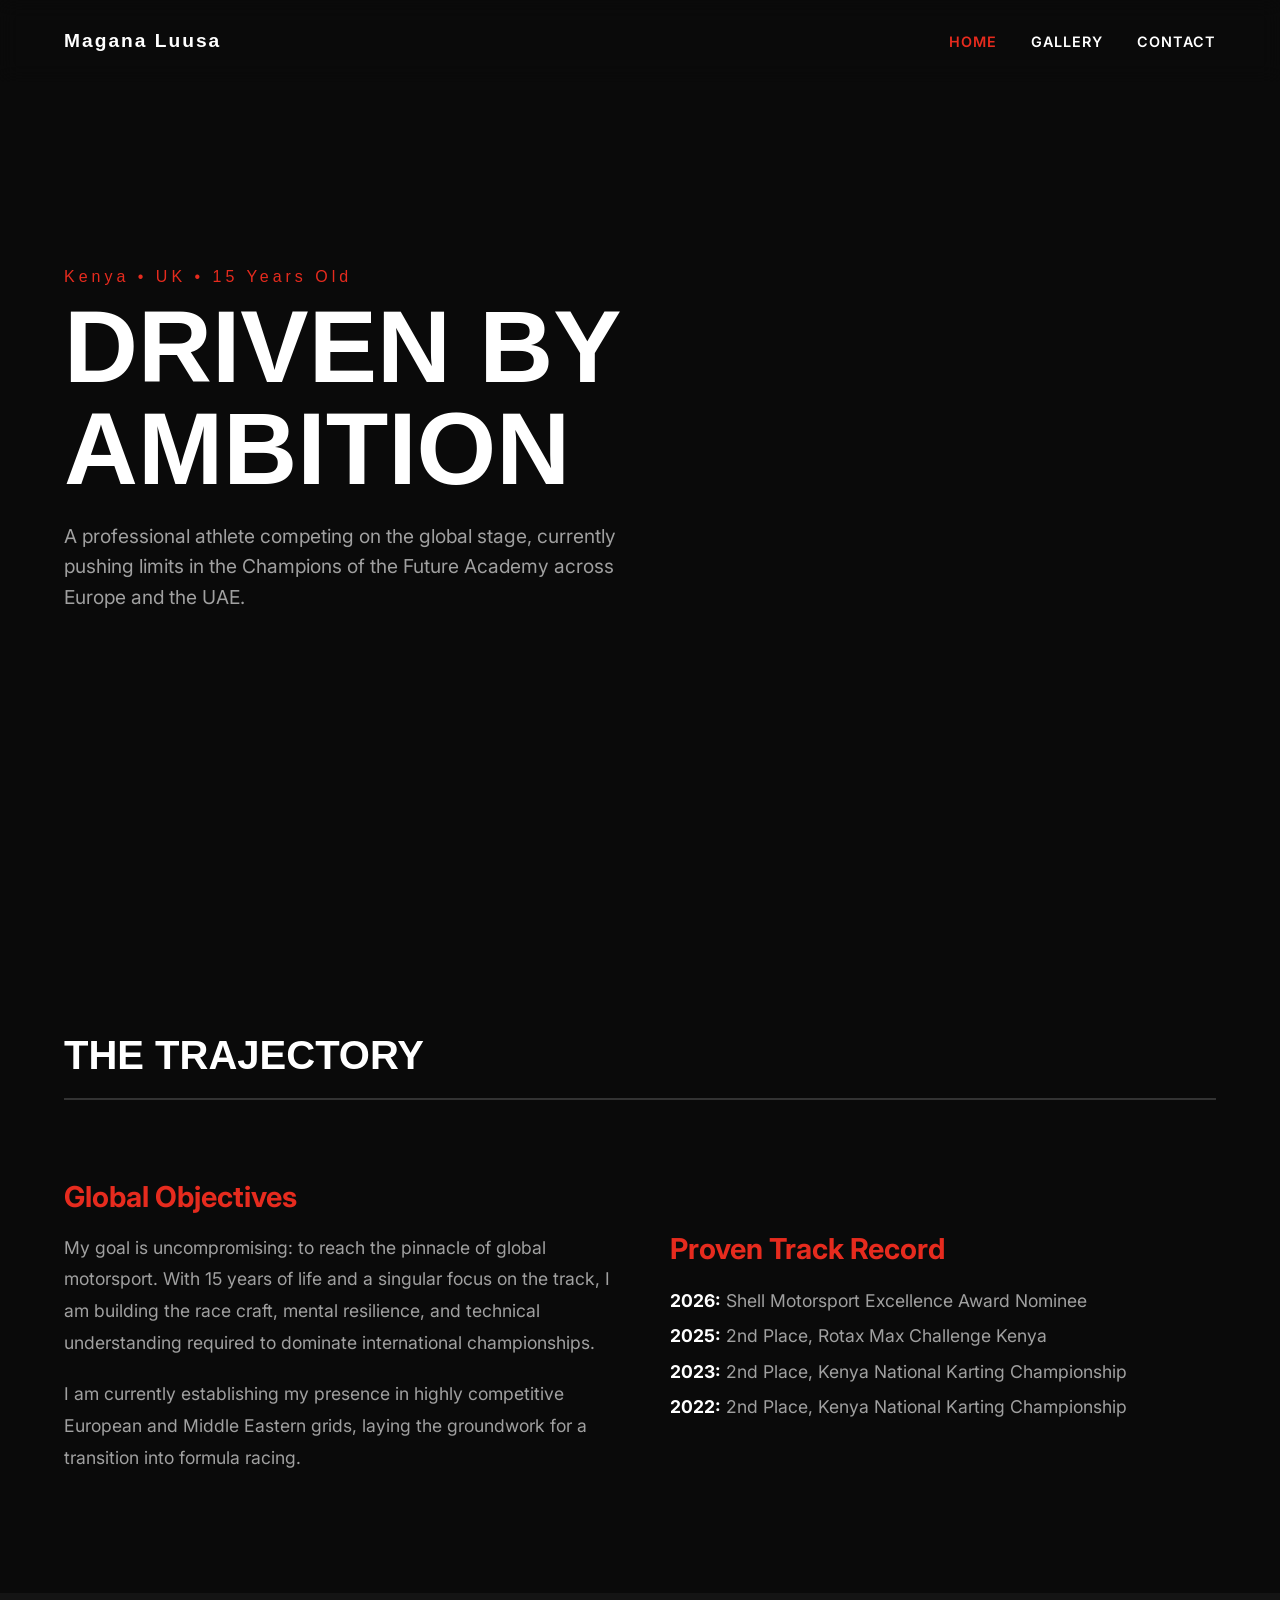
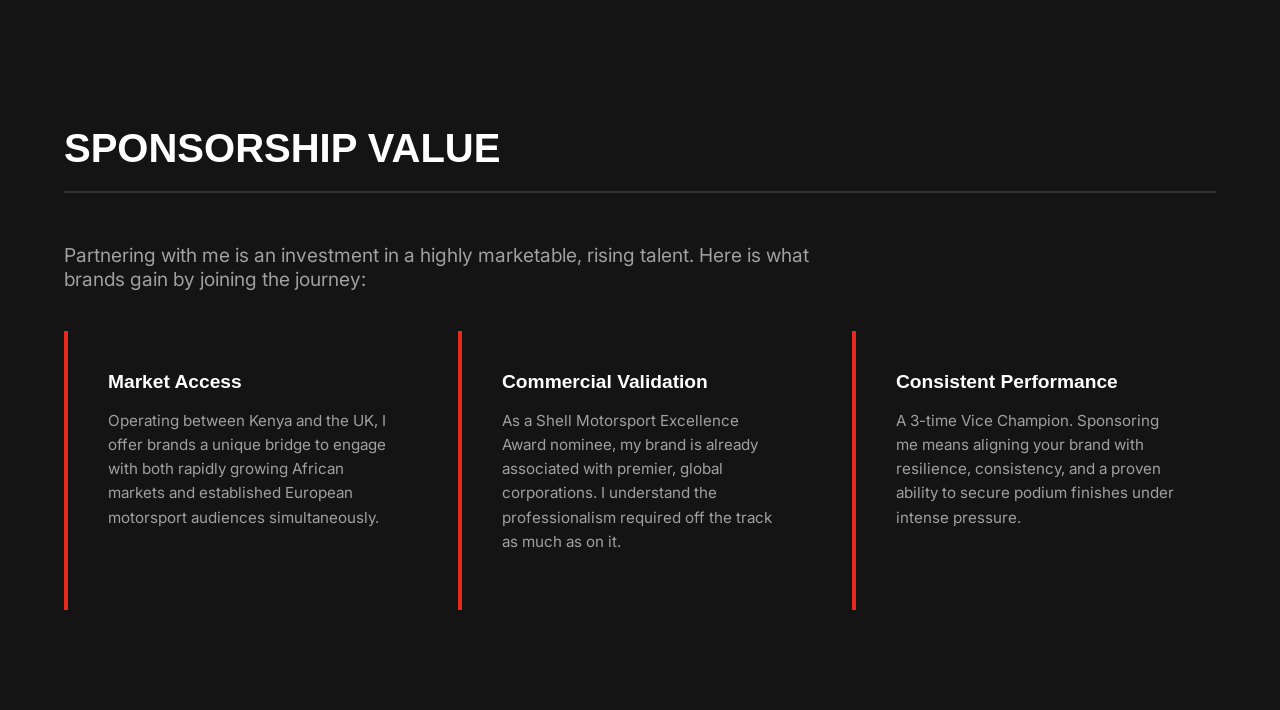
==== index.html @ 4f46639a "index.html" ====
<!DOCTYPE html>
<html lang="en">
<head>
    <meta charset="UTF-8">
    <meta name="viewport" content="width=device-width, initial-scale=1.0">
    <title>Magana Luusa | Racing Athlete</title>
    <link href="https://fonts.googleapis.com/css2?family=Syncopate:wght@400;700&family=Inter:wght@300;400;600;800&display=swap" rel="stylesheet">
    <style>
        :root { --bg: #0a0a0a; --surface: #141414; --primary: #e62b1e; --text: #ffffff; --text-dim: #a0a0a0; }
        body { margin: 0; font-family: 'Inter', sans-serif; background: var(--bg); color: var(--text); overflow-x: hidden; }
        /* Navigation */
        nav { display: flex; justify-content: space-between; align-items: center; padding: 30px 5%; position: fixed; width: 100%; top: 0; z-index: 100; box-sizing: border-box; background: rgba(10, 10, 10, 0.9); backdrop-filter: blur(10px); }
        .logo { font-family: 'Syncopate', sans-serif; font-weight: 700; font-size: 1.2rem; letter-spacing: 2px; text-decoration: none; color: var(--text); }
        .nav-links a { color: var(--text); text-decoration: none; margin-left: 30px; font-weight: 600; font-size: 0.9rem; text-transform: uppercase; letter-spacing: 1px; transition: color 0.3s; }
        .nav-links a:hover, .nav-links a.active { color: var(--primary); }
        
        /* Hero Section */
        .hero { height: 100vh; display: flex; flex-direction: column; justify-content: center; padding: 0 5%; background: linear-gradient(rgba(10,10,10,0.3), rgba(10,10,10,0.9)), url('GPTempDownload 60.jpg') center/cover; }
        .hero-subtitle { font-family: 'Syncopate', sans-serif; color: var(--primary); font-size: 1rem; letter-spacing: 4px; margin-bottom: 10px; }
        .hero h1 { font-family: 'Syncopate', sans-serif; font-size: clamp(3rem, 8vw, 7rem); font-weight: 700; line-height: 1; margin: 0; text-transform: uppercase; }
        .hero p { max-width: 600px; font-size: 1.2rem; color: var(--text-dim); margin-top: 20px; line-height: 1.6; }
        
        /* Section Formatting */
        section { padding: 100px 5%; }
        .section-header { font-family: 'Syncopate', sans-serif; font-size: 2.5rem; text-transform: uppercase; margin-bottom: 50px; border-bottom: 2px solid #333; padding-bottom: 20px; }
        
        /* Goals & Trajectory Grid */
        .narrative-grid { display: grid; grid-template-columns: 1fr 1fr; gap: 60px; align-items: center; }
        @media(max-width: 800px) { .narrative-grid { grid-template-columns: 1fr; } }
        .narrative-text h3 { font-size: 1.8rem; color: var(--primary); margin-bottom: 15px; }
        .narrative-text p { font-size: 1.1rem; color: var(--text-dim); line-height: 1.8; margin-bottom: 20px; }
        
        /* Sponsorship Value Cards */
        .value-grid { display: grid; grid-template-columns: repeat(auto-fit, minmax(300px, 1fr)); gap: 30px; margin-top: 40px; }
        .value-card { background: var(--surface); padding: 40px; border-left: 4px solid var(--primary); transition: transform 0.3s; }
        .value-card:hover { transform: translateY(-10px); }
        .value-card h4 { font-family: 'Syncopate', sans-serif; font-size: 1.2rem; margin-top: 0; margin-bottom: 15px; }
        .value-card p { color: var(--text-dim); line-height: 1.6; font-size: 0.95rem; }
    </style>
</head>
<body>
    <nav>
        <a href="index.html" class="logo">Magana Luusa</a>
        <div class="nav-links">
            <a href="index.html" class="active">Home</a>
            <a href="gallery.html">Gallery</a>
            <a href="contact.html">Contact</a>
        </div>
    </nav>

    <header class="hero">
        <div class="hero-subtitle">Kenya &bull; UK &bull; 15 Years Old</div>
        <h1>Driven By <br>Ambition</h1>
        <p>A professional athlete competing on the global stage, currently pushing limits in the Champions of the Future Academy across Europe and the UAE.</p>
    </header>

    <section>
        <h2 class="section-header">The Trajectory</h2>
        <div class="narrative-grid">
            <div class="narrative-text">
                <h3>Global Objectives</h3>
                <p>My goal is uncompromising: to reach the pinnacle of global motorsport. With 15 years of life and a singular focus on the track, I am building the race craft, mental resilience, and technical understanding required to dominate international championships.</p>
                <p>I am currently establishing my presence in highly competitive European and Middle Eastern grids, laying the groundwork for a transition into formula racing.</p>
            </div>
            <div class="narrative-text">
                <h3>Proven Track Record</h3>
                <ul style="list-style: none; padding: 0; color: var(--text-dim); font-size: 1.1rem; line-height: 2;">
                    <li><strong style="color: white;">2026:</strong> Shell Motorsport Excellence Award Nominee</li>
                    <li><strong style="color: white;">2025:</strong> 2nd Place, Rotax Max Challenge Kenya</li>
                    <li><strong style="color: white;">2023:</strong> 2nd Place, Kenya National Karting Championship</li>
                    <li><strong style="color: white;">2022:</strong> 2nd Place, Kenya National Karting Championship</li>
                </ul>
            </div>
        </div>
    </section>

    <section style="background: var(--surface);">
        <h2 class="section-header">Sponsorship Value</h2>
        <p style="font-size: 1.2rem; color: var(--text-dim); max-width: 800px; margin-bottom: 40px;">Partnering with me is an investment in a highly marketable, rising talent. Here is what brands gain by joining the journey:</p>
        
        <div class="value-grid">
            <div class="value-card">
                <h4>Market Access</h4>
                <p>Operating between Kenya and the UK, I offer brands a unique bridge to engage with both rapidly growing African markets and established European motorsport audiences simultaneously.</p>
            </div>
            <div class="value-card">
                <h4>Commercial Validation</h4>
                <p>As a Shell Motorsport Excellence Award nominee, my brand is already associated with premier, global corporations. I understand the professionalism required off the track as much as on it.</p>
            </div>
            <div class="value-card">
                <h4>Consistent Performance</h4>
                <p>A 3-time Vice Champion. Sponsoring me means aligning your brand with resilience, consistency, and a proven ability to secure podium finishes under intense pressure.</p>
            </div>
        </div>
    </section>
</body>
</html>
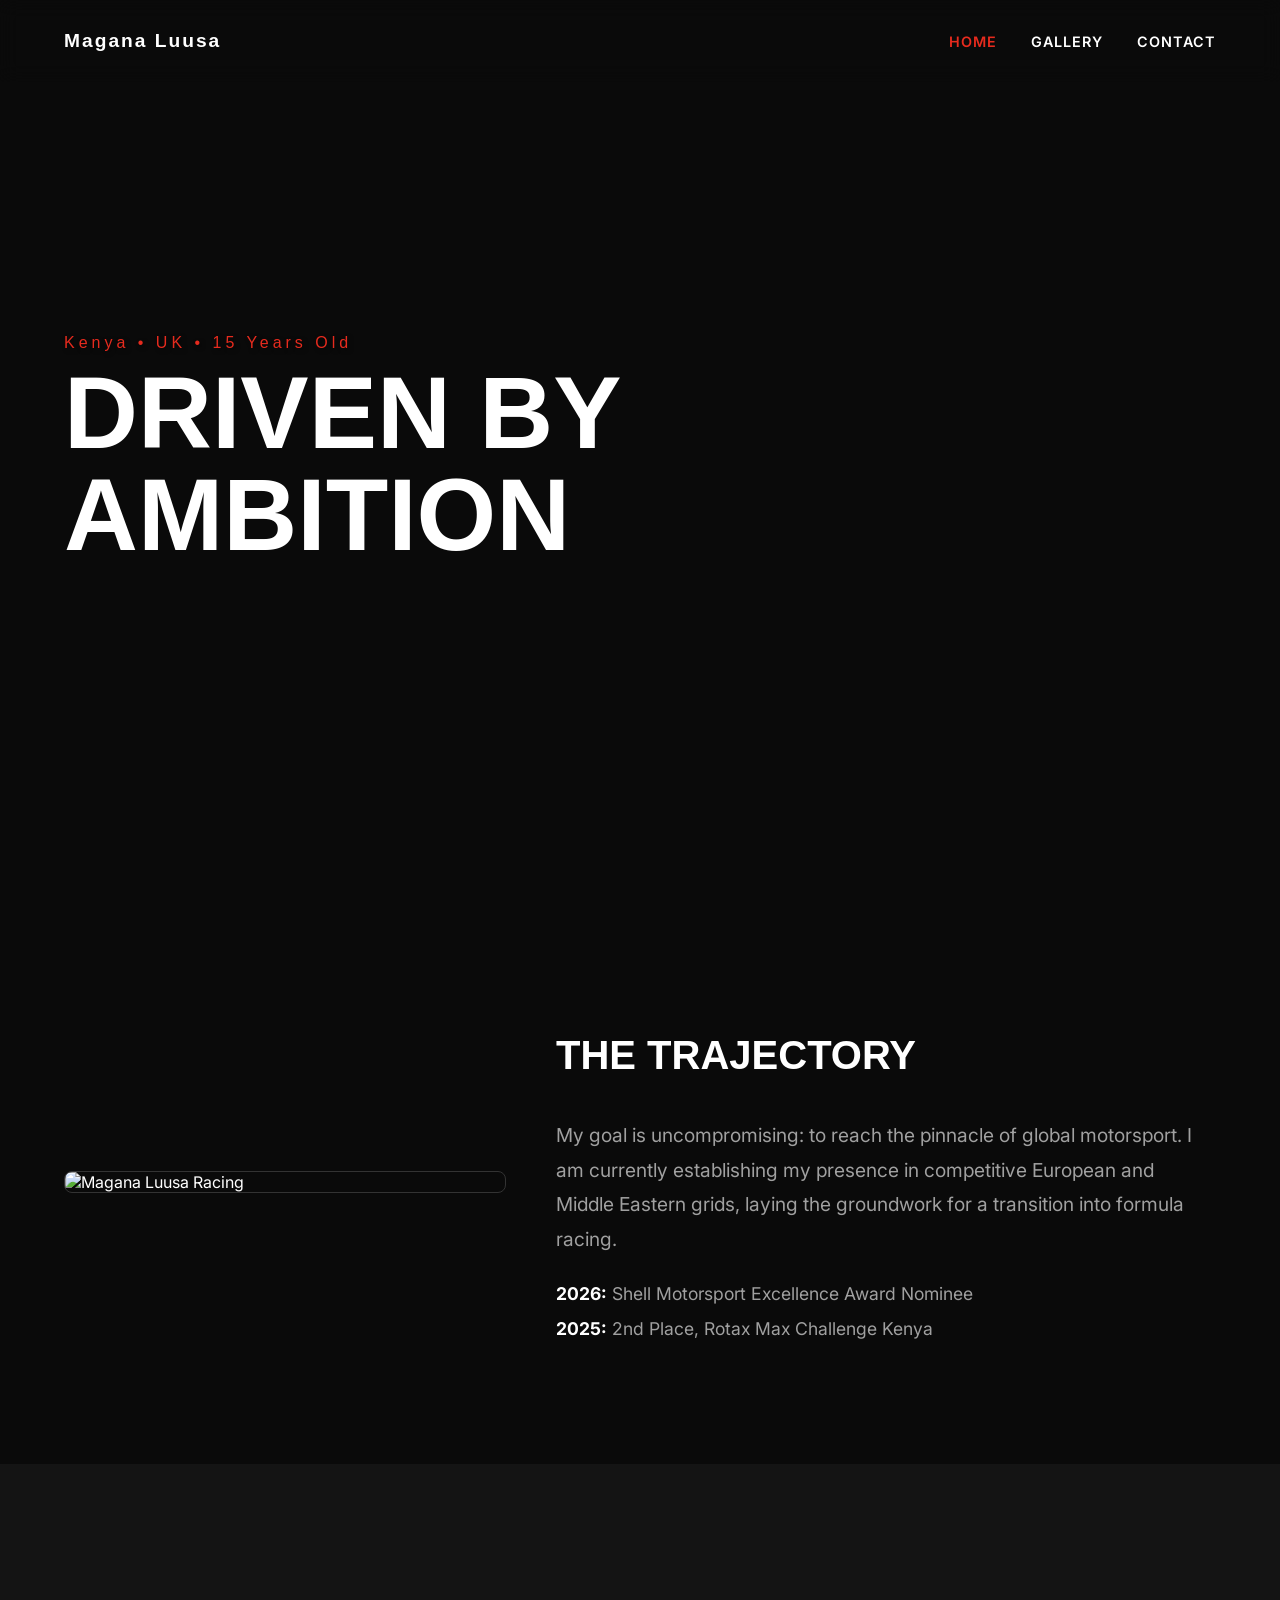
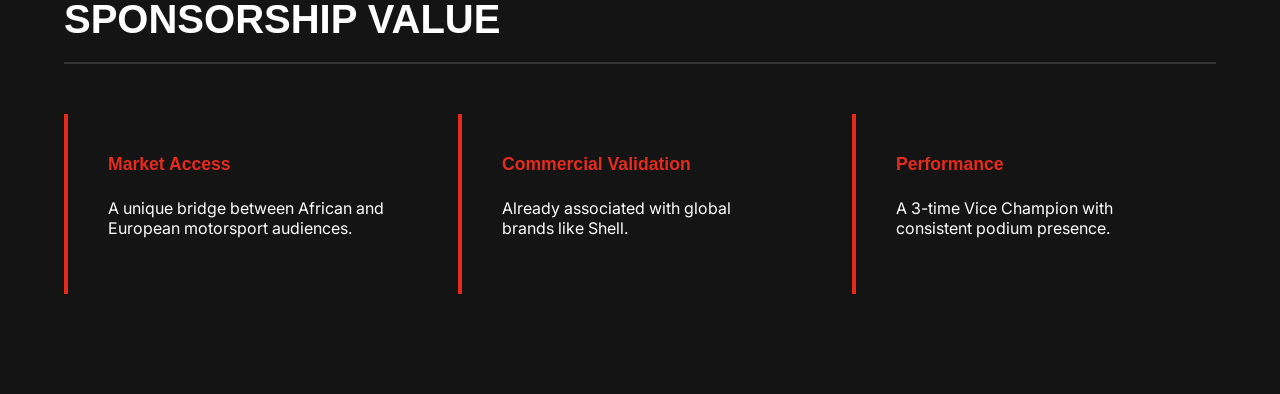
==== commit 21ea3895: "index.html" ====
--- a/index.html
+++ b/index.html
@@ -8,34 +8,27 @@
     <style>
         :root { --bg: #0a0a0a; --surface: #141414; --primary: #e62b1e; --text: #ffffff; --text-dim: #a0a0a0; }
         body { margin: 0; font-family: 'Inter', sans-serif; background: var(--bg); color: var(--text); overflow-x: hidden; }
-        /* Navigation */
         nav { display: flex; justify-content: space-between; align-items: center; padding: 30px 5%; position: fixed; width: 100%; top: 0; z-index: 100; box-sizing: border-box; background: rgba(10, 10, 10, 0.9); backdrop-filter: blur(10px); }
         .logo { font-family: 'Syncopate', sans-serif; font-weight: 700; font-size: 1.2rem; letter-spacing: 2px; text-decoration: none; color: var(--text); }
         .nav-links a { color: var(--text); text-decoration: none; margin-left: 30px; font-weight: 600; font-size: 0.9rem; text-transform: uppercase; letter-spacing: 1px; transition: color 0.3s; }
         .nav-links a:hover, .nav-links a.active { color: var(--primary); }
         
-        /* Hero Section */
-        .hero { height: 100vh; display: flex; flex-direction: column; justify-content: center; padding: 0 5%; background: linear-gradient(rgba(10,10,10,0.3), rgba(10,10,10,0.9)), url('GPTempDownload 60.jpg') center/cover; }
-        .hero-subtitle { font-family: 'Syncopate', sans-serif; color: var(--primary); font-size: 1rem; letter-spacing: 4px; margin-bottom: 10px; }
+        .hero { height: 100vh; display: flex; flex-direction: column; justify-content: center; padding: 0 5%; background: linear-gradient(rgba(10,10,10,0.2), rgba(10,10,10,0.8)), url('GPTempDownload%2060.jpg') center/cover; }
+        .hero-subtitle { font-family: 'Syncopate', sans-serif; color: var(--primary); font-size: 1rem; letter-spacing: 4px; margin-bottom: 10px; text-shadow: 2px 2px 4px rgba(0,0,0,0.5); }
         .hero h1 { font-family: 'Syncopate', sans-serif; font-size: clamp(3rem, 8vw, 7rem); font-weight: 700; line-height: 1; margin: 0; text-transform: uppercase; }
-        .hero p { max-width: 600px; font-size: 1.2rem; color: var(--text-dim); margin-top: 20px; line-height: 1.6; }
         
-        /* Section Formatting */
         section { padding: 100px 5%; }
         .section-header { font-family: 'Syncopate', sans-serif; font-size: 2.5rem; text-transform: uppercase; margin-bottom: 50px; border-bottom: 2px solid #333; padding-bottom: 20px; }
         
-        /* Goals & Trajectory Grid */
-        .narrative-grid { display: grid; grid-template-columns: 1fr 1fr; gap: 60px; align-items: center; }
-        @media(max-width: 800px) { .narrative-grid { grid-template-columns: 1fr; } }
-        .narrative-text h3 { font-size: 1.8rem; color: var(--primary); margin-bottom: 15px; }
-        .narrative-text p { font-size: 1.1rem; color: var(--text-dim); line-height: 1.8; margin-bottom: 20px; }
-        
-        /* Sponsorship Value Cards */
+        /* New Layout for Home Page */
+        .intro-flex { display: flex; gap: 50px; align-items: center; flex-wrap: wrap; }
+        .intro-image { flex: 1; min-width: 300px; border-radius: 8px; overflow: hidden; border: 1px solid #333; }
+        .intro-image img { width: 100%; display: block; }
+        .intro-content { flex: 1.5; min-width: 300px; }
+
         .value-grid { display: grid; grid-template-columns: repeat(auto-fit, minmax(300px, 1fr)); gap: 30px; margin-top: 40px; }
-        .value-card { background: var(--surface); padding: 40px; border-left: 4px solid var(--primary); transition: transform 0.3s; }
-        .value-card:hover { transform: translateY(-10px); }
-        .value-card h4 { font-family: 'Syncopate', sans-serif; font-size: 1.2rem; margin-top: 0; margin-bottom: 15px; }
-        .value-card p { color: var(--text-dim); line-height: 1.6; font-size: 0.95rem; }
+        .value-card { background: var(--surface); padding: 40px; border-left: 4px solid var(--primary); }
+        .value-card h4 { font-family: 'Syncopate', sans-serif; font-size: 1.1rem; margin-top: 0; color: var(--primary); }
     </style>
 </head>
 <body>
@@ -49,26 +42,21 @@
     </nav>
 
     <header class="hero">
-        <div class="hero-subtitle">Kenya &bull; UK &bull; 15 Years Old</div>
+        <div class="hero-subtitle">Kenya • UK • 15 Years Old</div>
         <h1>Driven By <br>Ambition</h1>
-        <p>A professional athlete competing on the global stage, currently pushing limits in the Champions of the Future Academy across Europe and the UAE.</p>
     </header>
 
     <section>
-        <h2 class="section-header">The Trajectory</h2>
-        <div class="narrative-grid">
-            <div class="narrative-text">
-                <h3>Global Objectives</h3>
-                <p>My goal is uncompromising: to reach the pinnacle of global motorsport. With 15 years of life and a singular focus on the track, I am building the race craft, mental resilience, and technical understanding required to dominate international championships.</p>
-                <p>I am currently establishing my presence in highly competitive European and Middle Eastern grids, laying the groundwork for a transition into formula racing.</p>
+        <div class="intro-flex">
+            <div class="intro-image">
+                <img src="GPTempDownload%2071.jpg" alt="Magana Luusa Racing">
             </div>
-            <div class="narrative-text">
-                <h3>Proven Track Record</h3>
+            <div class="intro-content">
+                <h2 class="section-header" style="border:none; margin-bottom:20px;">The Trajectory</h2>
+                <p style="font-size: 1.2rem; line-height: 1.8; color: var(--text-dim);">My goal is uncompromising: to reach the pinnacle of global motorsport. I am currently establishing my presence in competitive European and Middle Eastern grids, laying the groundwork for a transition into formula racing.</p>
                 <ul style="list-style: none; padding: 0; color: var(--text-dim); font-size: 1.1rem; line-height: 2;">
                     <li><strong style="color: white;">2026:</strong> Shell Motorsport Excellence Award Nominee</li>
                     <li><strong style="color: white;">2025:</strong> 2nd Place, Rotax Max Challenge Kenya</li>
-                    <li><strong style="color: white;">2023:</strong> 2nd Place, Kenya National Karting Championship</li>
-                    <li><strong style="color: white;">2022:</strong> 2nd Place, Kenya National Karting Championship</li>
                 </ul>
             </div>
         </div>
@@ -76,21 +64,10 @@
 
     <section style="background: var(--surface);">
         <h2 class="section-header">Sponsorship Value</h2>
-        <p style="font-size: 1.2rem; color: var(--text-dim); max-width: 800px; margin-bottom: 40px;">Partnering with me is an investment in a highly marketable, rising talent. Here is what brands gain by joining the journey:</p>
-        
         <div class="value-grid">
-            <div class="value-card">
-                <h4>Market Access</h4>
-                <p>Operating between Kenya and the UK, I offer brands a unique bridge to engage with both rapidly growing African markets and established European motorsport audiences simultaneously.</p>
-            </div>
-            <div class="value-card">
-                <h4>Commercial Validation</h4>
-                <p>As a Shell Motorsport Excellence Award nominee, my brand is already associated with premier, global corporations. I understand the professionalism required off the track as much as on it.</p>
-            </div>
-            <div class="value-card">
-                <h4>Consistent Performance</h4>
-                <p>A 3-time Vice Champion. Sponsoring me means aligning your brand with resilience, consistency, and a proven ability to secure podium finishes under intense pressure.</p>
-            </div>
+            <div class="value-card"><h4>Market Access</h4><p>A unique bridge between African and European motorsport audiences.</p></div>
+            <div class="value-card"><h4>Commercial Validation</h4><p>Already associated with global brands like Shell.</p></div>
+            <div class="value-card"><h4>Performance</h4><p>A 3-time Vice Champion with consistent podium presence.</p></div>
         </div>
     </section>
 </body>
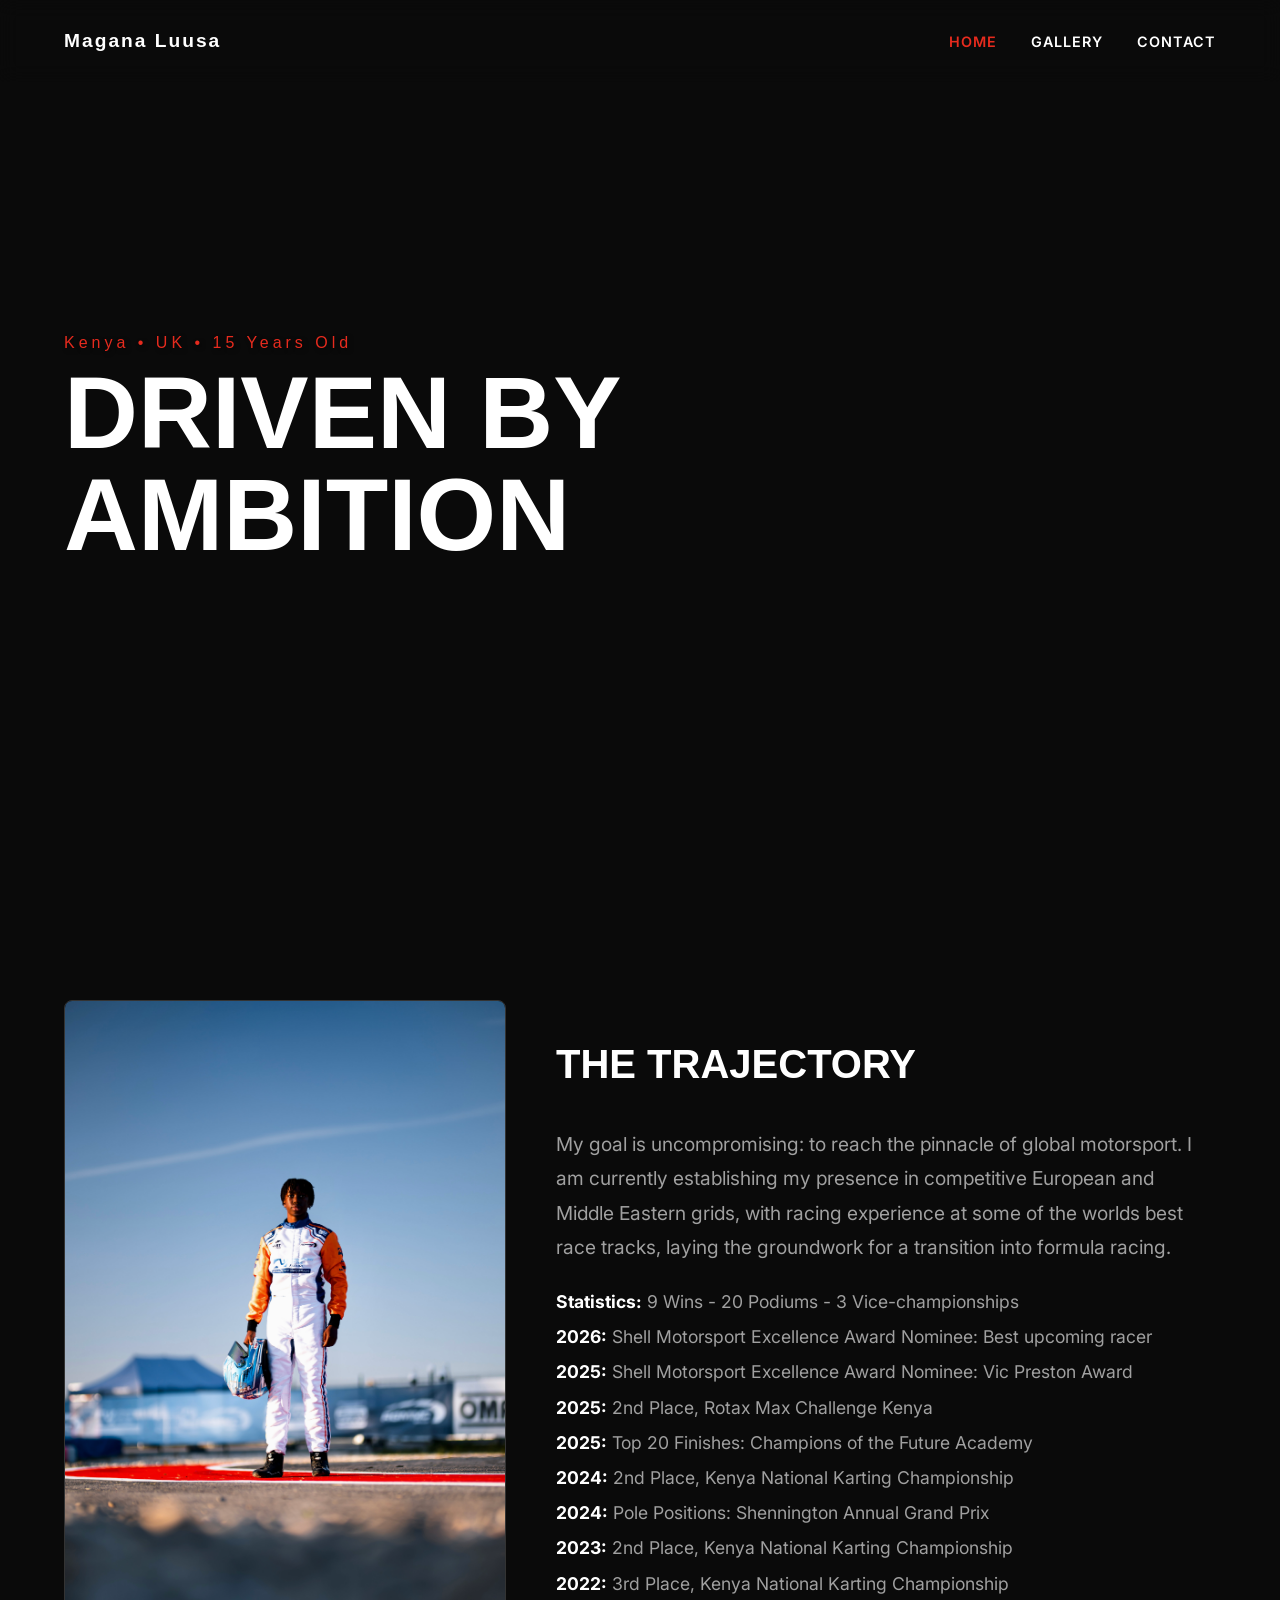
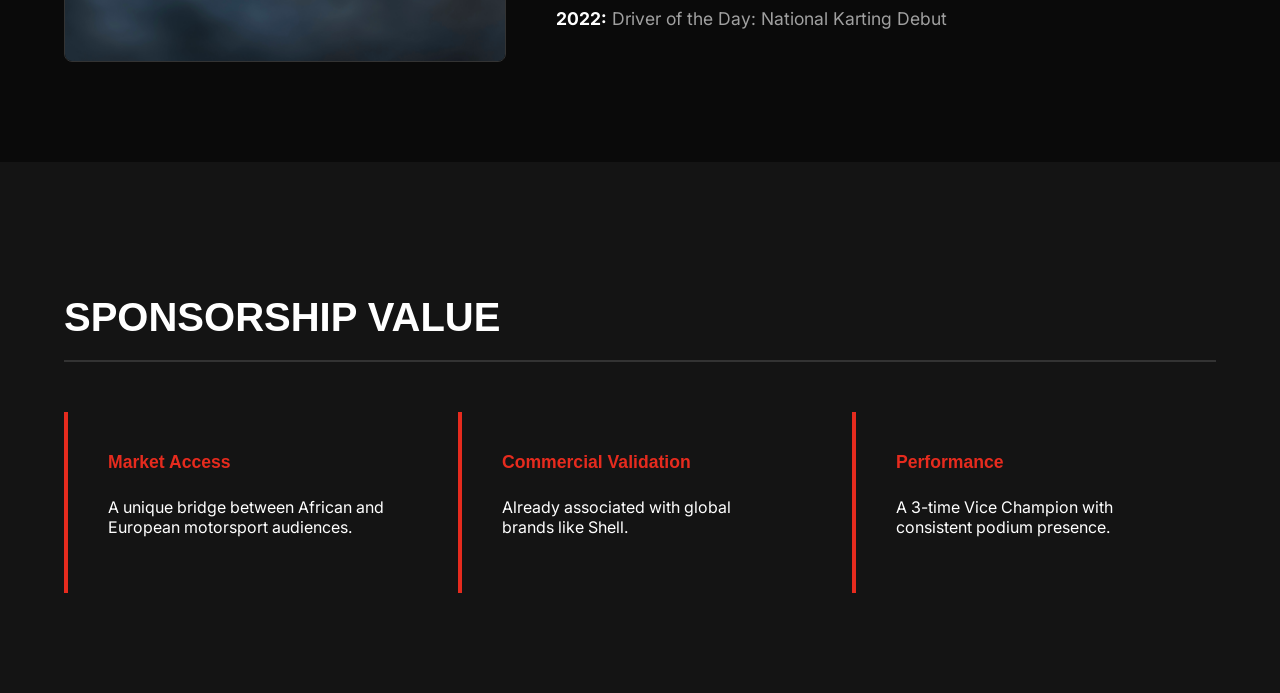
==== commit 254c7726: "index.html" ====
--- a/index.html
+++ b/index.html
@@ -49,14 +49,22 @@
     <section>
         <div class="intro-flex">
             <div class="intro-image">
-                <img src="GPTempDownload%2071.jpg" alt="Magana Luusa Racing">
+                <img src="GPTempDownload 71.JPG" alt="Magana Luusa Racing">
             </div>
             <div class="intro-content">
                 <h2 class="section-header" style="border:none; margin-bottom:20px;">The Trajectory</h2>
-                <p style="font-size: 1.2rem; line-height: 1.8; color: var(--text-dim);">My goal is uncompromising: to reach the pinnacle of global motorsport. I am currently establishing my presence in competitive European and Middle Eastern grids, laying the groundwork for a transition into formula racing.</p>
+                <p style="font-size: 1.2rem; line-height: 1.8; color: var(--text-dim);">My goal is uncompromising: to reach the pinnacle of global motorsport. I am currently establishing my presence in competitive European and Middle Eastern grids, with racing experience at some of the worlds best race tracks, laying the groundwork for a transition into formula racing.</p>
                 <ul style="list-style: none; padding: 0; color: var(--text-dim); font-size: 1.1rem; line-height: 2;">
-                    <li><strong style="color: white;">2026:</strong> Shell Motorsport Excellence Award Nominee</li>
+                    <li><strong style="color: white;">Statistics:</strong> 9 Wins - 20 Podiums - 3 Vice-championships</li>
+                    <li><strong style="color: white;">2026:</strong> Shell Motorsport Excellence Award Nominee: Best upcoming racer</li>
+                    <li><strong style="color: white;">2025:</strong> Shell Motorsport Excellence Award Nominee: Vic Preston Award</li>
                     <li><strong style="color: white;">2025:</strong> 2nd Place, Rotax Max Challenge Kenya</li>
+                    <li><strong style="color: white;">2025:</strong> Top 20 Finishes: Champions of the Future Academy</li>
+                    <li><strong style="color: white;">2024:</strong> 2nd Place, Kenya National Karting Championship</li>
+                    <li><strong style="color: white;">2024:</strong> Pole Positions: Shennington Annual Grand Prix</li>
+                    <li><strong style="color: white;">2023:</strong> 2nd Place, Kenya National Karting Championship</li>
+                    <li><strong style="color: white;">2022:</strong> 3rd Place, Kenya National Karting Championship</li>
+                    <li><strong style="color: white;">2022:</strong> Driver of the Day: National Karting Debut</li>
                 </ul>
             </div>
         </div>
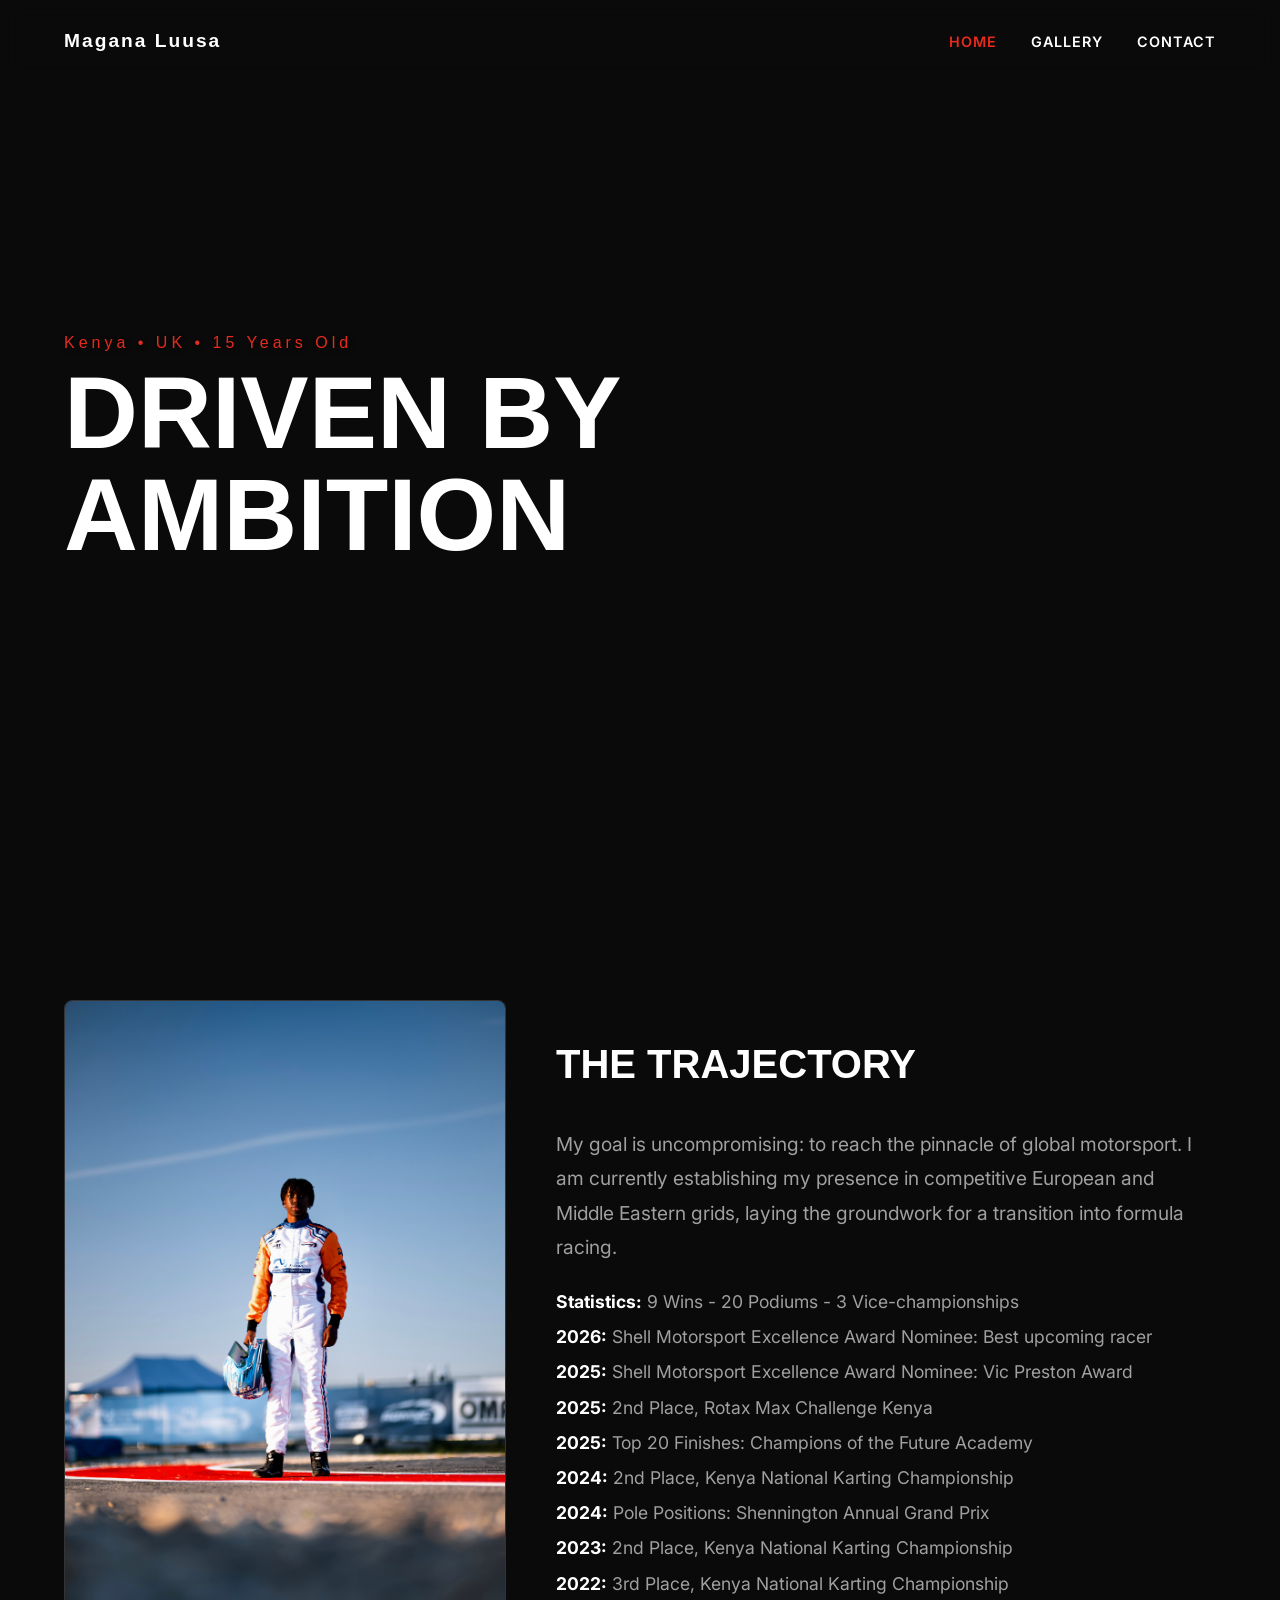
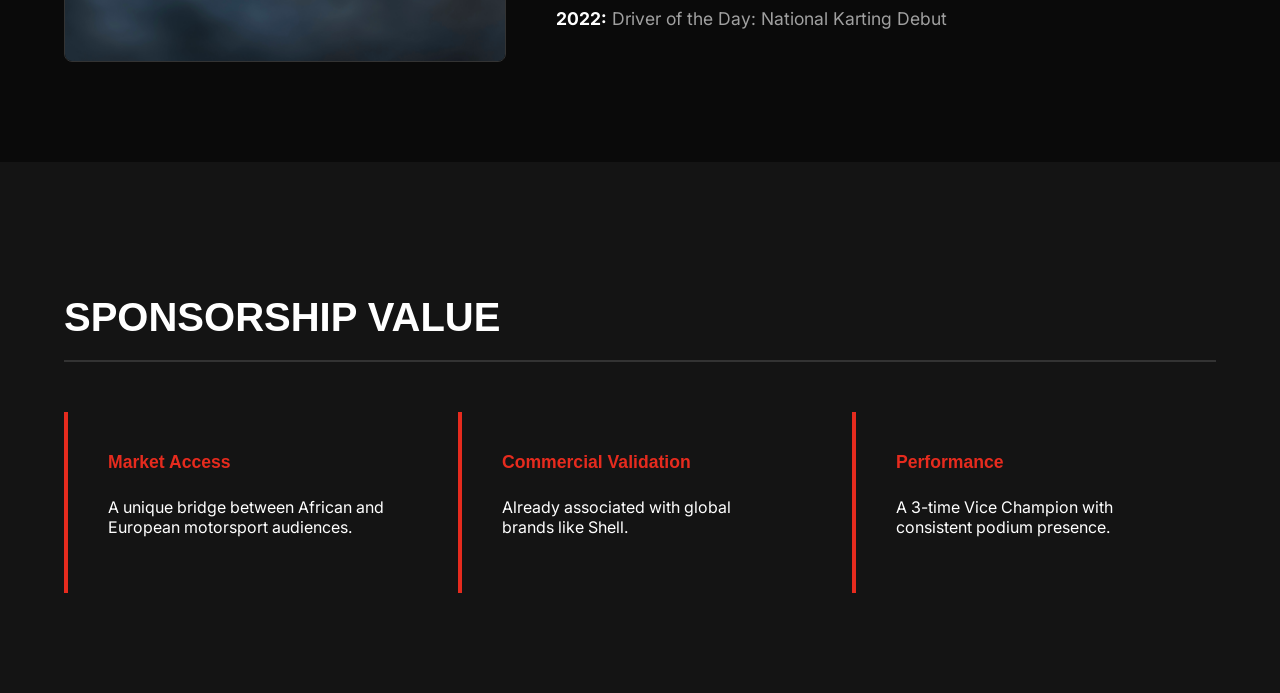
==== commit 3e19227d: "Update index.html" ====
--- a/index.html
+++ b/index.html
@@ -53,7 +53,7 @@
             </div>
             <div class="intro-content">
                 <h2 class="section-header" style="border:none; margin-bottom:20px;">The Trajectory</h2>
-                <p style="font-size: 1.2rem; line-height: 1.8; color: var(--text-dim);">My goal is uncompromising: to reach the pinnacle of global motorsport. I am currently establishing my presence in competitive European and Middle Eastern grids, with racing experience at some of the worlds best race tracks, laying the groundwork for a transition into formula racing.</p>
+                <p style="font-size: 1.2rem; line-height: 1.8; color: var(--text-dim);">My goal is uncompromising: to reach the pinnacle of global motorsport. I am currently establishing my presence in competitive European and Middle Eastern grids, laying the groundwork for a transition into formula racing.</p>
                 <ul style="list-style: none; padding: 0; color: var(--text-dim); font-size: 1.1rem; line-height: 2;">
                     <li><strong style="color: white;">Statistics:</strong> 9 Wins - 20 Podiums - 3 Vice-championships</li>
                     <li><strong style="color: white;">2026:</strong> Shell Motorsport Excellence Award Nominee: Best upcoming racer</li>
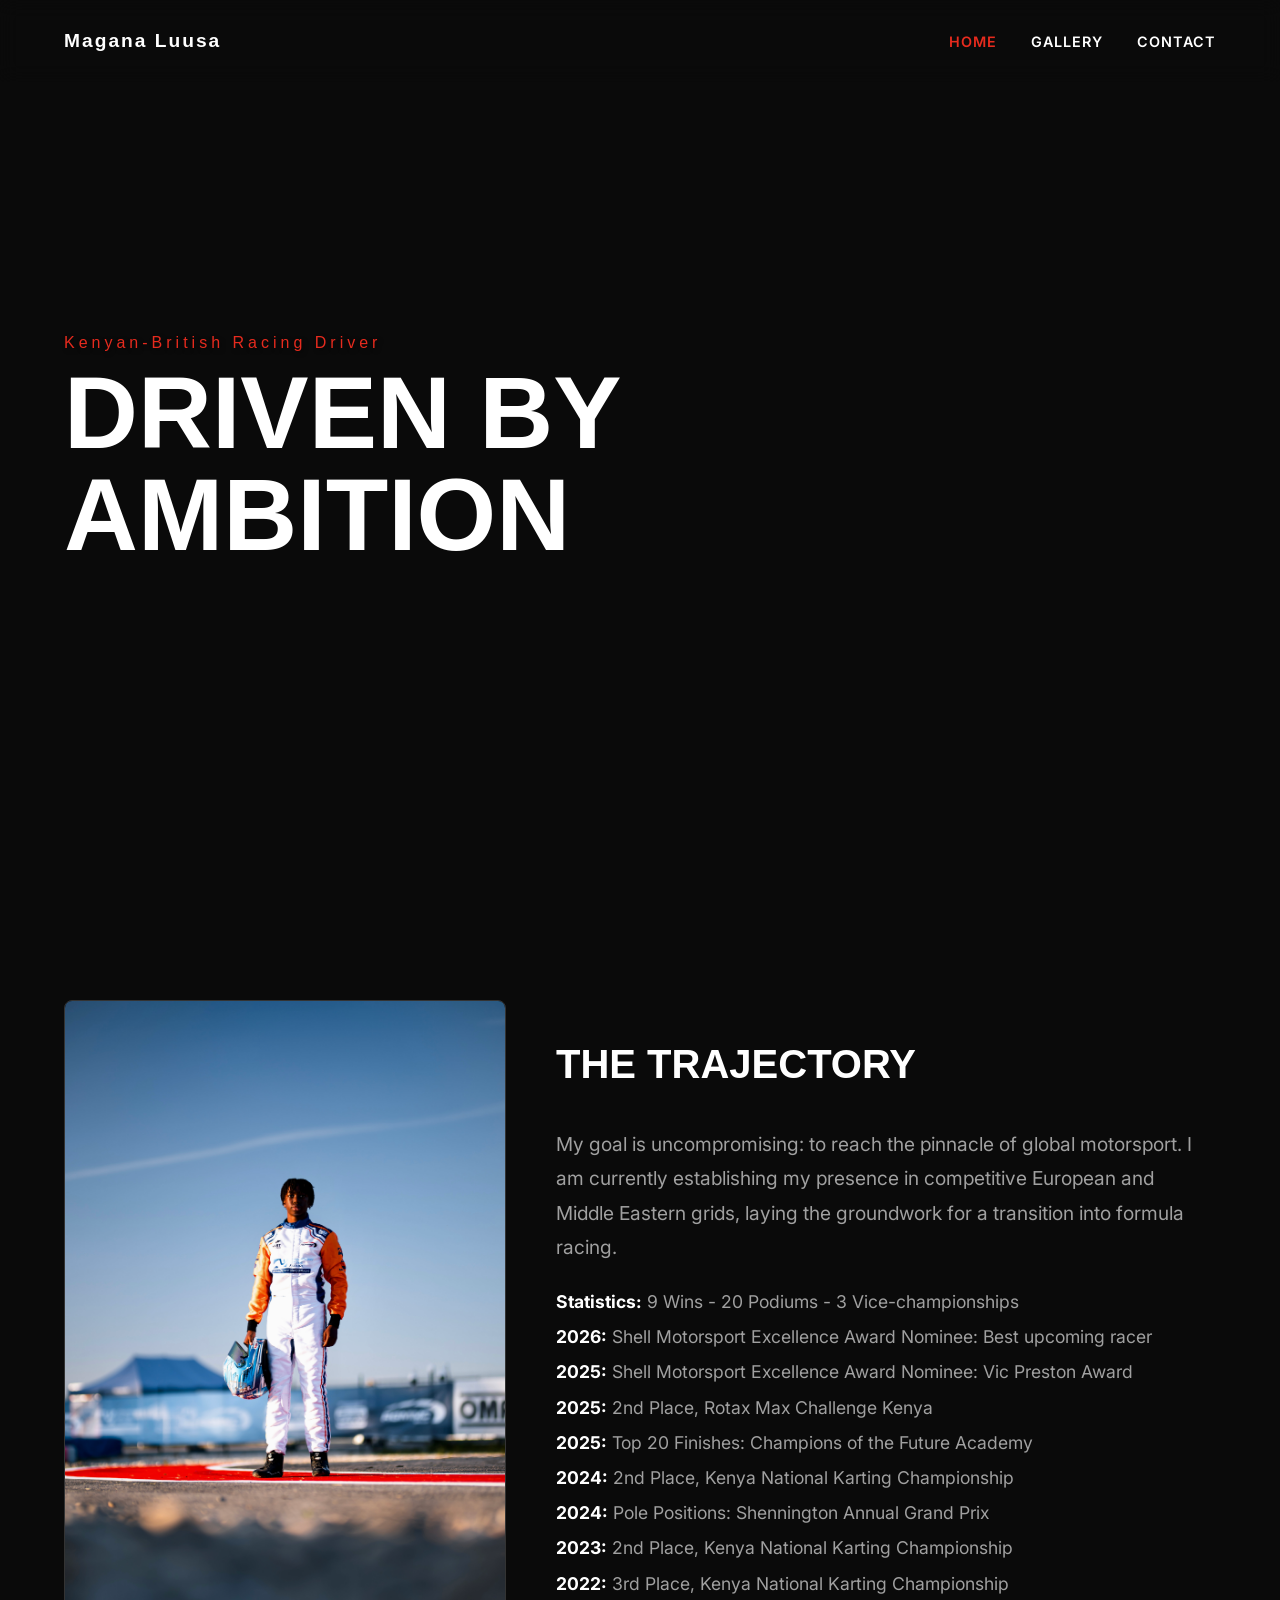
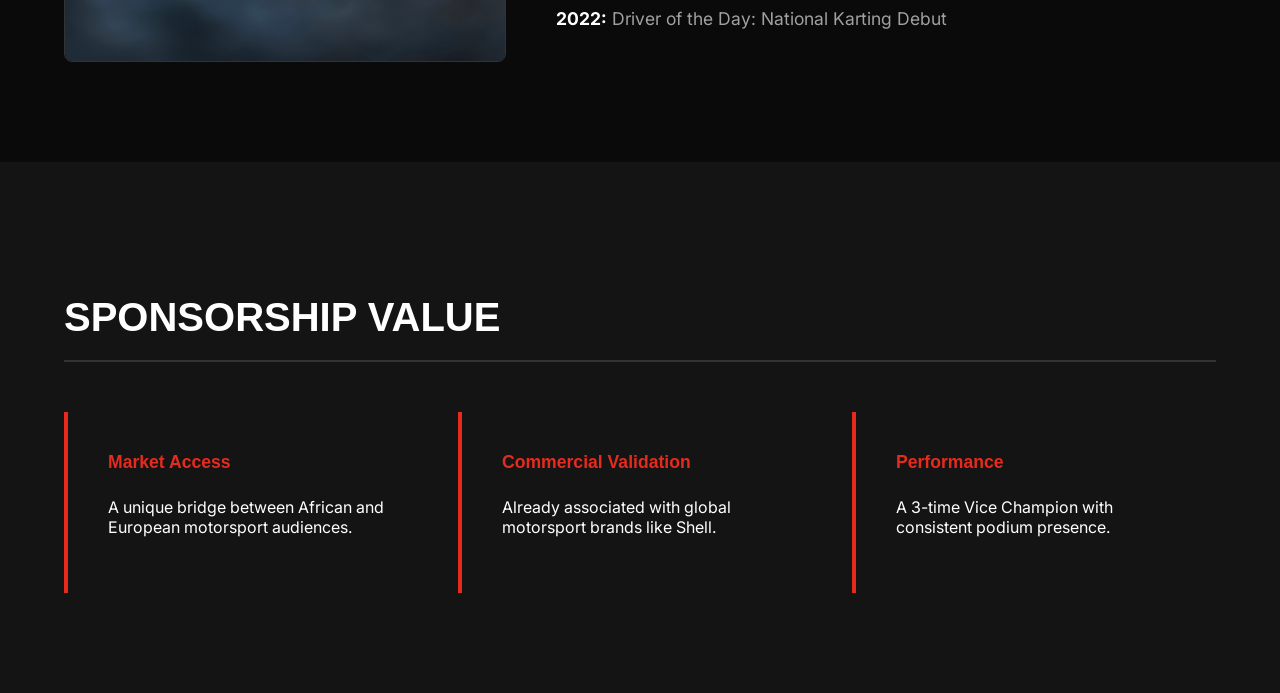
==== commit 29db67dd: "Update index.html" ====
--- a/index.html
+++ b/index.html
@@ -42,7 +42,7 @@
     </nav>
 
     <header class="hero">
-        <div class="hero-subtitle">Kenya • UK • 15 Years Old</div>
+        <div class="hero-subtitle">Kenyan-British Racing Driver</div>
         <h1>Driven By <br>Ambition</h1>
     </header>
 
@@ -74,7 +74,7 @@
         <h2 class="section-header">Sponsorship Value</h2>
         <div class="value-grid">
             <div class="value-card"><h4>Market Access</h4><p>A unique bridge between African and European motorsport audiences.</p></div>
-            <div class="value-card"><h4>Commercial Validation</h4><p>Already associated with global brands like Shell.</p></div>
+            <div class="value-card"><h4>Commercial Validation</h4><p>Already associated with global motorsport brands like Shell.</p></div>
             <div class="value-card"><h4>Performance</h4><p>A 3-time Vice Champion with consistent podium presence.</p></div>
         </div>
     </section>
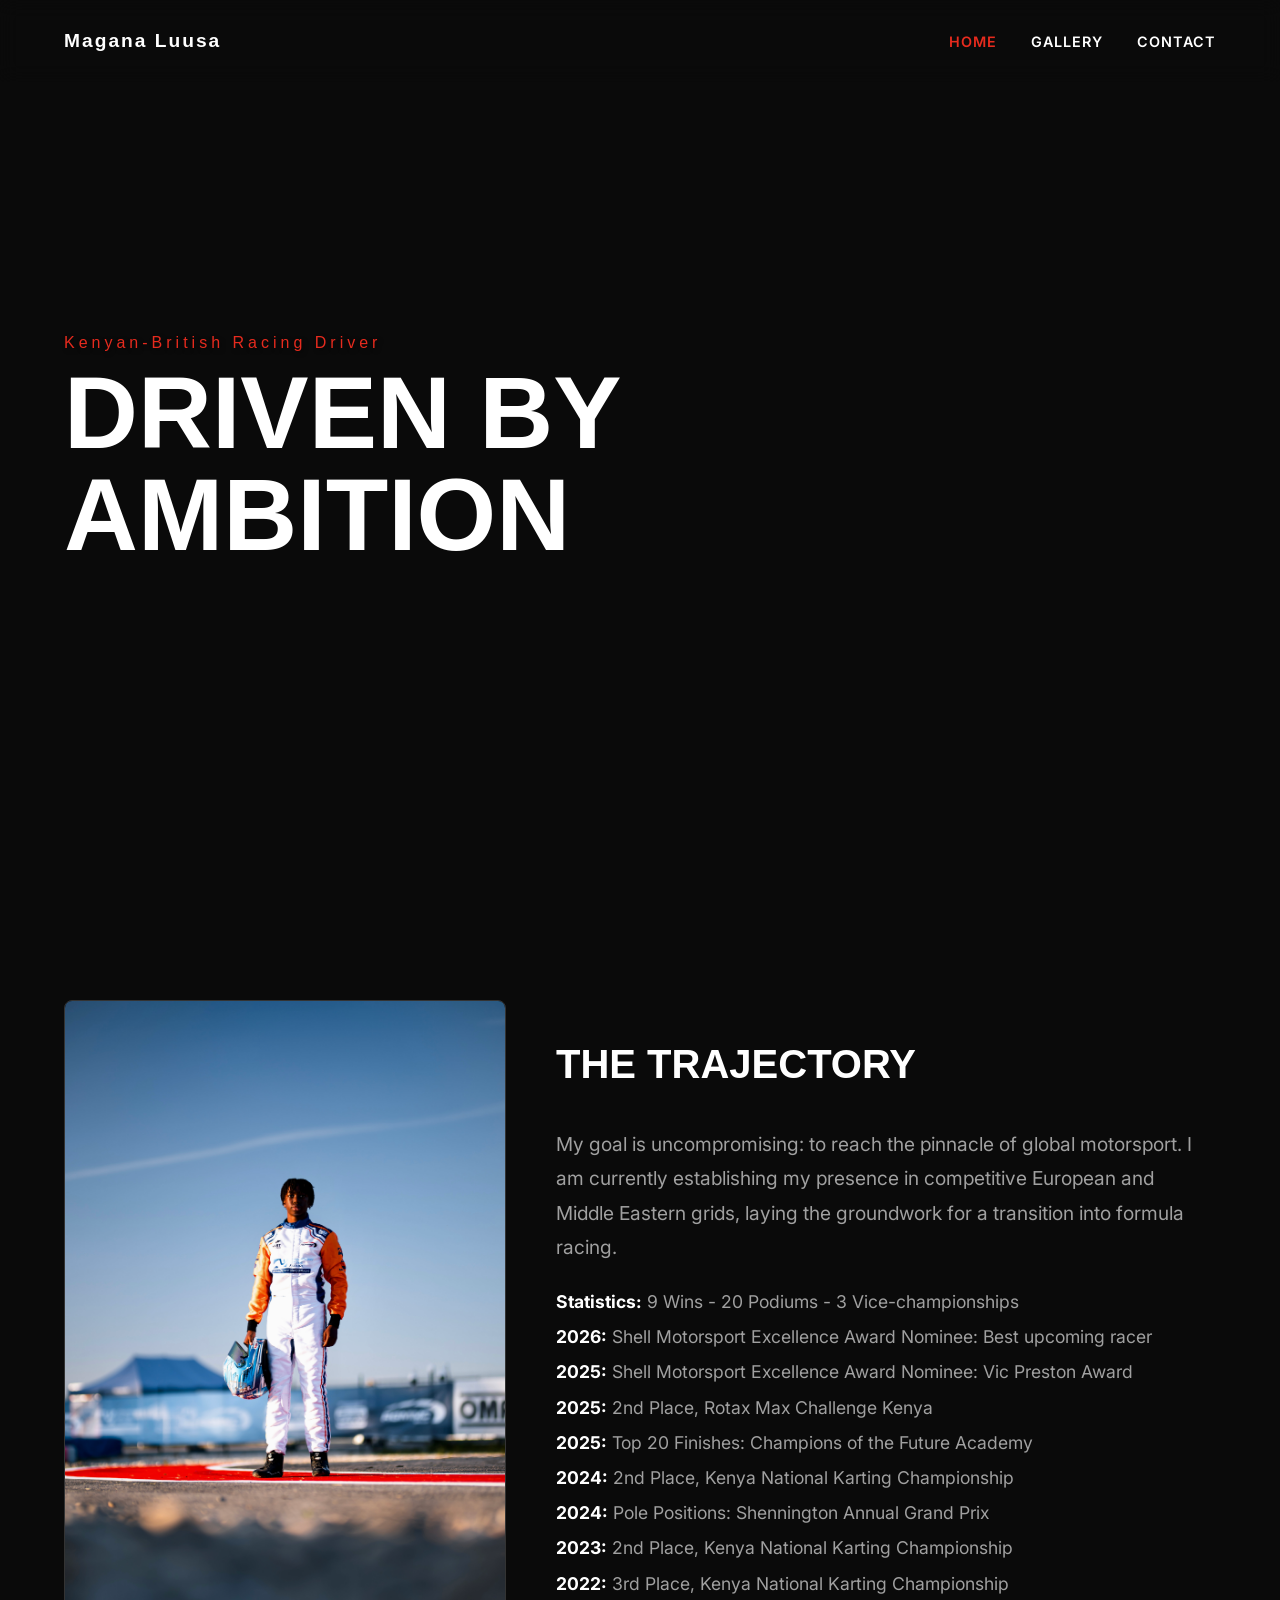
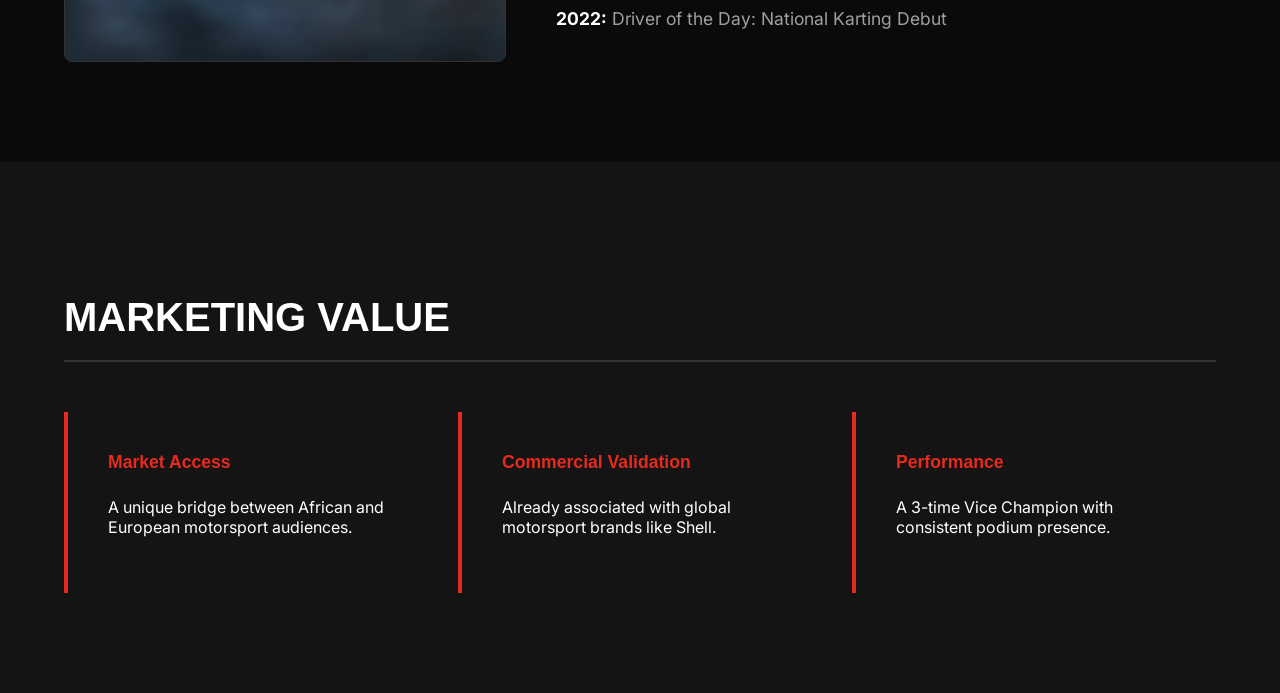
==== commit 12d08894: "Update index.html" ====
--- a/index.html
+++ b/index.html
@@ -71,7 +71,7 @@
     </section>
 
     <section style="background: var(--surface);">
-        <h2 class="section-header">Sponsorship Value</h2>
+        <h2 class="section-header">Marketing Value</h2>
         <div class="value-grid">
             <div class="value-card"><h4>Market Access</h4><p>A unique bridge between African and European motorsport audiences.</p></div>
             <div class="value-card"><h4>Commercial Validation</h4><p>Already associated with global motorsport brands like Shell.</p></div>
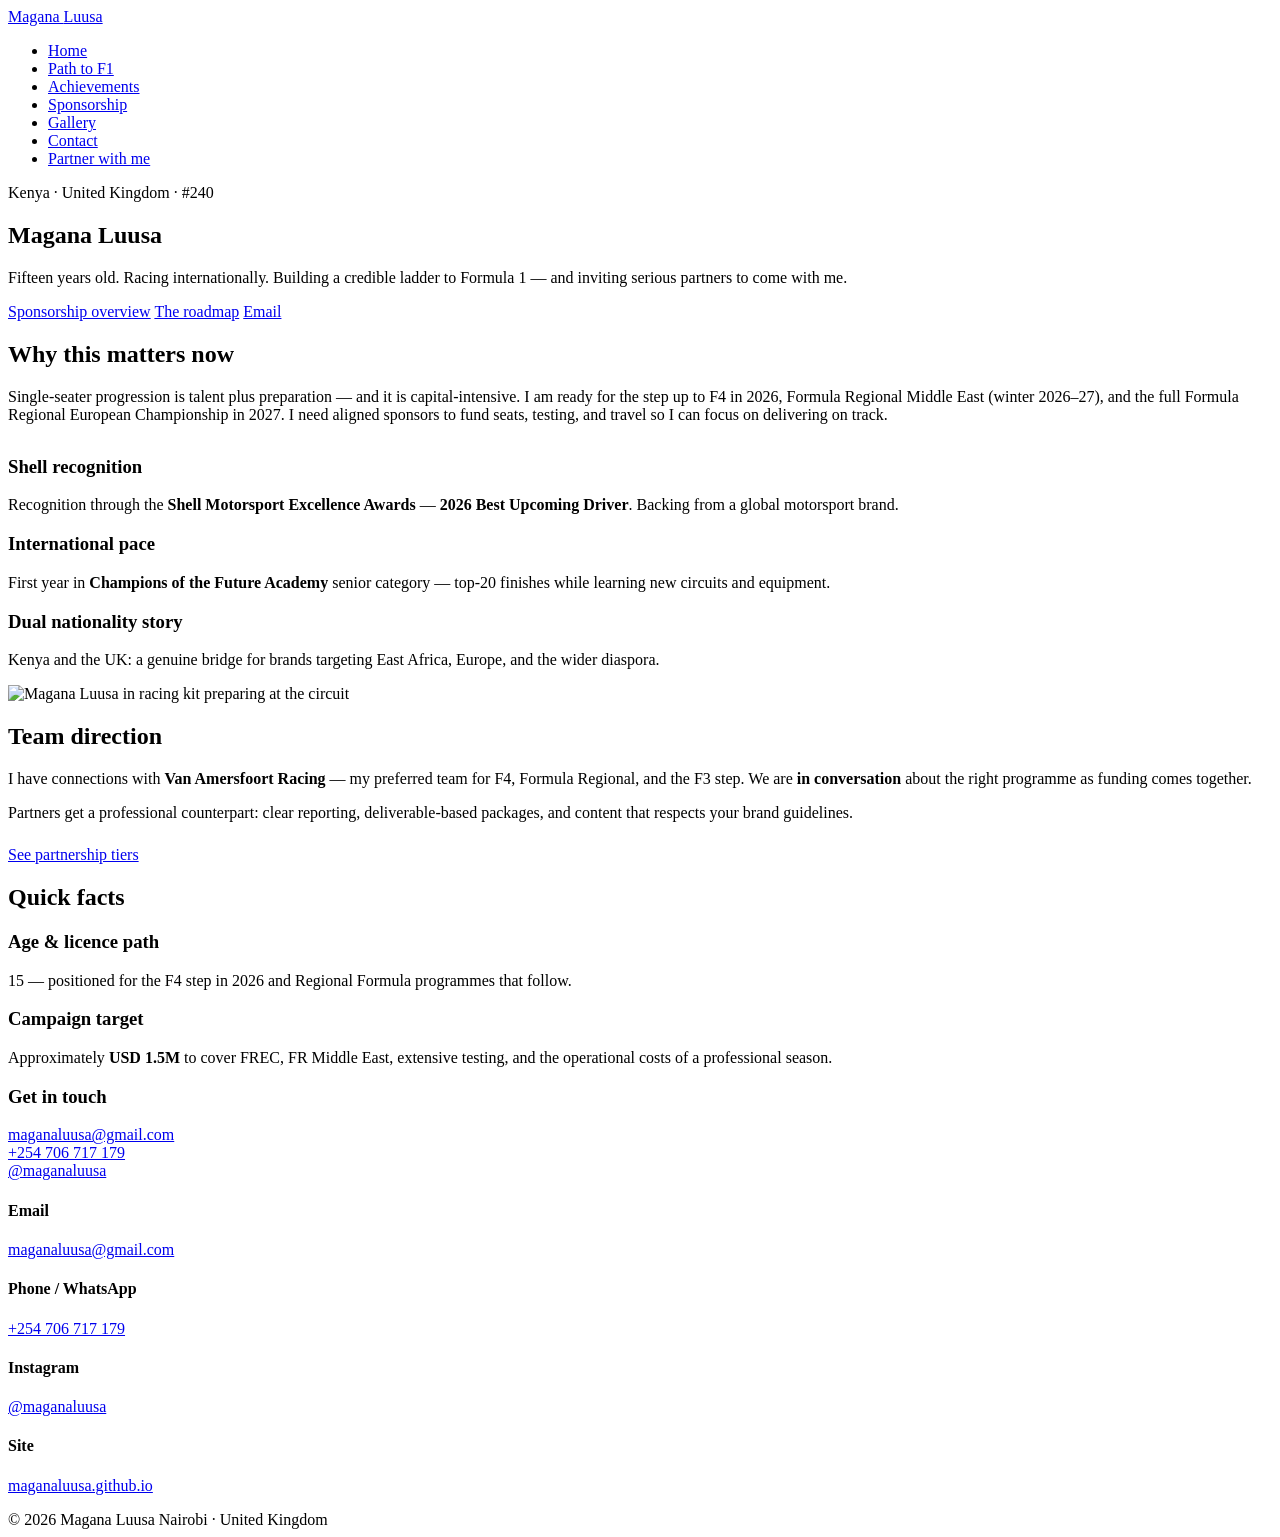
==== commit 13e0e86b: "Update index.html" ====
--- a/index.html
+++ b/index.html
@@ -1,82 +1,127 @@
 <!DOCTYPE html>
 <html lang="en">
 <head>
-    <meta charset="UTF-8">
-    <meta name="viewport" content="width=device-width, initial-scale=1.0">
-    <title>Magana Luusa | Racing Athlete</title>
-    <link href="https://fonts.googleapis.com/css2?family=Syncopate:wght@400;700&family=Inter:wght@300;400;600;800&display=swap" rel="stylesheet">
-    <style>
-        :root { --bg: #0a0a0a; --surface: #141414; --primary: #e62b1e; --text: #ffffff; --text-dim: #a0a0a0; }
-        body { margin: 0; font-family: 'Inter', sans-serif; background: var(--bg); color: var(--text); overflow-x: hidden; }
-        nav { display: flex; justify-content: space-between; align-items: center; padding: 30px 5%; position: fixed; width: 100%; top: 0; z-index: 100; box-sizing: border-box; background: rgba(10, 10, 10, 0.9); backdrop-filter: blur(10px); }
-        .logo { font-family: 'Syncopate', sans-serif; font-weight: 700; font-size: 1.2rem; letter-spacing: 2px; text-decoration: none; color: var(--text); }
-        .nav-links a { color: var(--text); text-decoration: none; margin-left: 30px; font-weight: 600; font-size: 0.9rem; text-transform: uppercase; letter-spacing: 1px; transition: color 0.3s; }
-        .nav-links a:hover, .nav-links a.active { color: var(--primary); }
-        
-        .hero { height: 100vh; display: flex; flex-direction: column; justify-content: center; padding: 0 5%; background: linear-gradient(rgba(10,10,10,0.2), rgba(10,10,10,0.8)), url('GPTempDownload%2060.jpg') center/cover; }
-        .hero-subtitle { font-family: 'Syncopate', sans-serif; color: var(--primary); font-size: 1rem; letter-spacing: 4px; margin-bottom: 10px; text-shadow: 2px 2px 4px rgba(0,0,0,0.5); }
-        .hero h1 { font-family: 'Syncopate', sans-serif; font-size: clamp(3rem, 8vw, 7rem); font-weight: 700; line-height: 1; margin: 0; text-transform: uppercase; }
-        
-        section { padding: 100px 5%; }
-        .section-header { font-family: 'Syncopate', sans-serif; font-size: 2.5rem; text-transform: uppercase; margin-bottom: 50px; border-bottom: 2px solid #333; padding-bottom: 20px; }
-        
-        /* New Layout for Home Page */
-        .intro-flex { display: flex; gap: 50px; align-items: center; flex-wrap: wrap; }
-        .intro-image { flex: 1; min-width: 300px; border-radius: 8px; overflow: hidden; border: 1px solid #333; }
-        .intro-image img { width: 100%; display: block; }
-        .intro-content { flex: 1.5; min-width: 300px; }
-
-        .value-grid { display: grid; grid-template-columns: repeat(auto-fit, minmax(300px, 1fr)); gap: 30px; margin-top: 40px; }
-        .value-card { background: var(--surface); padding: 40px; border-left: 4px solid var(--primary); }
-        .value-card h4 { font-family: 'Syncopate', sans-serif; font-size: 1.1rem; margin-top: 0; color: var(--primary); }
-    </style>
+  <meta charset="UTF-8">
+  <meta name="viewport" content="width=device-width, initial-scale=1.0">
+  <title>Magana Luusa | Path to F1 — Kenyan-British Racing Driver</title>
+  <meta name="description" content="Magana Luusa — 15, Kenya–British racing driver. F4 2026, Formula Regional Middle East 2026–27, FREC 2027. Seeking partners for the journey to Formula 1.">
+  <link rel="preconnect" href="https://fonts.googleapis.com">
+  <link rel="preconnect" href="https://fonts.gstatic.com" crossorigin>
+  <link href="https://fonts.googleapis.com/css2?family=Bebas+Neue&family=DM+Sans:ital,opsz,wght@0,9..40,400;0,9..40,600;0,9..40,700;1,9..40,400&display=swap" rel="stylesheet">
+  <link rel="stylesheet" href="css/main.css">
 </head>
 <body>
-    <nav>
-        <a href="index.html" class="logo">Magana Luusa</a>
-        <div class="nav-links">
-            <a href="index.html" class="active">Home</a>
-            <a href="gallery.html">Gallery</a>
-            <a href="contact.html">Contact</a>
+  <header class="site-header">
+    <nav class="nav-inner" aria-label="Primary">
+      <a class="brand" href="index.html">Magana <span>Luusa</span></a>
+      <ul class="nav-links">
+        <li><a href="index.html" aria-current="page">Home</a></li>
+        <li><a href="path.html">Path to F1</a></li>
+        <li><a href="achievements.html">Achievements</a></li>
+        <li><a href="sponsorship.html">Sponsorship</a></li>
+        <li><a href="gallery.html">Gallery</a></li>
+        <li><a href="contact.html">Contact</a></li>
+        <li><a class="nav-cta" href="sponsorship.html">Partner with me</a></li>
+      </ul>
+    </nav>
+  </header>
+
+  <section class="hero" style="background-image: url('GPTempDownload 60.jpg');">
+    <div class="hero-inner">
+      <p class="eyebrow">Kenya · United Kingdom · #240</p>
+      <h1>Magana <span>Luusa</span></h1>
+      <p class="lead">Fifteen years old. Racing internationally. Building a credible ladder to Formula 1 — and inviting serious partners to come with me.</p>
+      <div class="hero-actions">
+        <a class="btn btn-primary" href="sponsorship.html">Sponsorship overview</a>
+        <a class="btn btn-ghost" href="path.html">The roadmap</a>
+        <a class="btn btn-ghost" href="mailto:maganaluusa@gmail.com">Email</a>
+      </div>
+    </div>
+  </section>
+
+  <main>
+    <section class="section surface-section">
+      <div class="wrap">
+        <div class="accent-line"></div>
+        <h2>Why this matters now</h2>
+        <p class="lead">Single-seater progression is talent plus preparation — and it is capital-intensive. I am ready for the step up to F4 in 2026, Formula Regional Middle East (winter 2026–27), and the full Formula Regional European Championship in 2027. I need aligned sponsors to fund seats, testing, and travel so I can focus on delivering on track.</p>
+        <div class="grid-3" style="margin-top: 2rem;">
+          <article class="card">
+            <h3>Shell recognition</h3>
+            <p>Recognition through the <strong>Shell Motorsport Excellence Awards</strong> — <strong>2026 Best Upcoming Driver</strong>. Backing from a global motorsport brand.</p>
+          </article>
+          <article class="card">
+            <h3>International pace</h3>
+            <p>First year in <strong>Champions of the Future Academy</strong> senior category — top-20 finishes while learning new circuits and equipment.</p>
+          </article>
+          <article class="card">
+            <h3>Dual nationality story</h3>
+            <p>Kenya and the UK: a genuine bridge for brands targeting East Africa, Europe, and the wider diaspora.</p>
+          </article>
         </div>
-    </nav>
-
-    <header class="hero">
-        <div class="hero-subtitle">Kenyan-British Racing Driver</div>
-        <h1>Driven By <br>Ambition</h1>
-    </header>
-
-    <section>
-        <div class="intro-flex">
-            <div class="intro-image">
-                <img src="GPTempDownload 71.JPG" alt="Magana Luusa Racing">
-            </div>
-            <div class="intro-content">
-                <h2 class="section-header" style="border:none; margin-bottom:20px;">The Trajectory</h2>
-                <p style="font-size: 1.2rem; line-height: 1.8; color: var(--text-dim);">My goal is uncompromising: to reach the pinnacle of global motorsport. I am currently establishing my presence in competitive European and Middle Eastern grids, laying the groundwork for a transition into formula racing.</p>
-                <ul style="list-style: none; padding: 0; color: var(--text-dim); font-size: 1.1rem; line-height: 2;">
-                    <li><strong style="color: white;">Statistics:</strong> 9 Wins - 20 Podiums - 3 Vice-championships</li>
-                    <li><strong style="color: white;">2026:</strong> Shell Motorsport Excellence Award Nominee: Best upcoming racer</li>
-                    <li><strong style="color: white;">2025:</strong> Shell Motorsport Excellence Award Nominee: Vic Preston Award</li>
-                    <li><strong style="color: white;">2025:</strong> 2nd Place, Rotax Max Challenge Kenya</li>
-                    <li><strong style="color: white;">2025:</strong> Top 20 Finishes: Champions of the Future Academy</li>
-                    <li><strong style="color: white;">2024:</strong> 2nd Place, Kenya National Karting Championship</li>
-                    <li><strong style="color: white;">2024:</strong> Pole Positions: Shennington Annual Grand Prix</li>
-                    <li><strong style="color: white;">2023:</strong> 2nd Place, Kenya National Karting Championship</li>
-                    <li><strong style="color: white;">2022:</strong> 3rd Place, Kenya National Karting Championship</li>
-                    <li><strong style="color: white;">2022:</strong> Driver of the Day: National Karting Debut</li>
-                </ul>
-            </div>
-        </div>
+      </div>
     </section>
 
-    <section style="background: var(--surface);">
-        <h2 class="section-header">Marketing Value</h2>
-        <div class="value-grid">
-            <div class="value-card"><h4>Market Access</h4><p>A unique bridge between African and European motorsport audiences.</p></div>
-            <div class="value-card"><h4>Commercial Validation</h4><p>Already associated with global motorsport brands like Shell.</p></div>
-            <div class="value-card"><h4>Performance</h4><p>A 3-time Vice Champion with consistent podium presence.</p></div>
+    <section class="section">
+      <div class="wrap split">
+        <div class="split-visual">
+          <img src="GPTempDownload 71.jpg" alt="Magana Luusa in racing kit preparing at the circuit" width="800" height="1000" loading="lazy">
         </div>
+        <div>
+          <div class="accent-line"></div>
+          <h2>Team direction</h2>
+          <p class="lead">I have connections with <strong>Van Amersfoort Racing</strong> — my preferred team for F4, Formula Regional, and the F3 step. We are <strong>in conversation</strong> about the right programme as funding comes together.</p>
+          <p>Partners get a professional counterpart: clear reporting, deliverable-based packages, and content that respects your brand guidelines.</p>
+          <p style="margin-top: 1.5rem;"><a class="btn btn-primary" href="sponsorship.html">See partnership tiers</a></p>
+        </div>
+      </div>
     </section>
+
+    <section class="section surface-section">
+      <div class="wrap">
+        <div class="accent-line"></div>
+        <h2>Quick facts</h2>
+        <div class="grid-3">
+          <article class="card">
+            <h3>Age &amp; licence path</h3>
+            <p>15 — positioned for the F4 step in 2026 and Regional Formula programmes that follow.</p>
+          </article>
+          <article class="card">
+            <h3>Campaign target</h3>
+            <p>Approximately <strong>USD 1.5M</strong> to cover FREC, FR Middle East, extensive testing, and the operational costs of a professional season.</p>
+          </article>
+          <article class="card">
+            <h3>Get in touch</h3>
+            <p><a href="mailto:maganaluusa@gmail.com">maganaluusa@gmail.com</a><br><a href="tel:+254706717179">+254 706 717 179</a><br><a href="https://instagram.com/maganaluusa" target="_blank" rel="noopener noreferrer">@maganaluusa</a></p>
+          </article>
+        </div>
+      </div>
+    </section>
+  </main>
+
+  <footer class="site-footer">
+    <div class="wrap footer-grid">
+      <div>
+        <h4>Email</h4>
+        <p><a href="mailto:maganaluusa@gmail.com">maganaluusa@gmail.com</a></p>
+      </div>
+      <div>
+        <h4>Phone / WhatsApp</h4>
+        <p><a href="tel:+254706717179">+254 706 717 179</a></p>
+      </div>
+      <div>
+        <h4>Instagram</h4>
+        <p><a href="https://instagram.com/maganaluusa" target="_blank" rel="noopener noreferrer">@maganaluusa</a></p>
+      </div>
+      <div>
+        <h4>Site</h4>
+        <p><a href="https://maganaluusa.github.io/">maganaluusa.github.io</a></p>
+      </div>
+    </div>
+    <div class="wrap footer-bottom">
+      <span>&copy; 2026 Magana Luusa</span>
+      <span>Nairobi · United Kingdom</span>
+    </div>
+  </footer>
 </body>
 </html>
